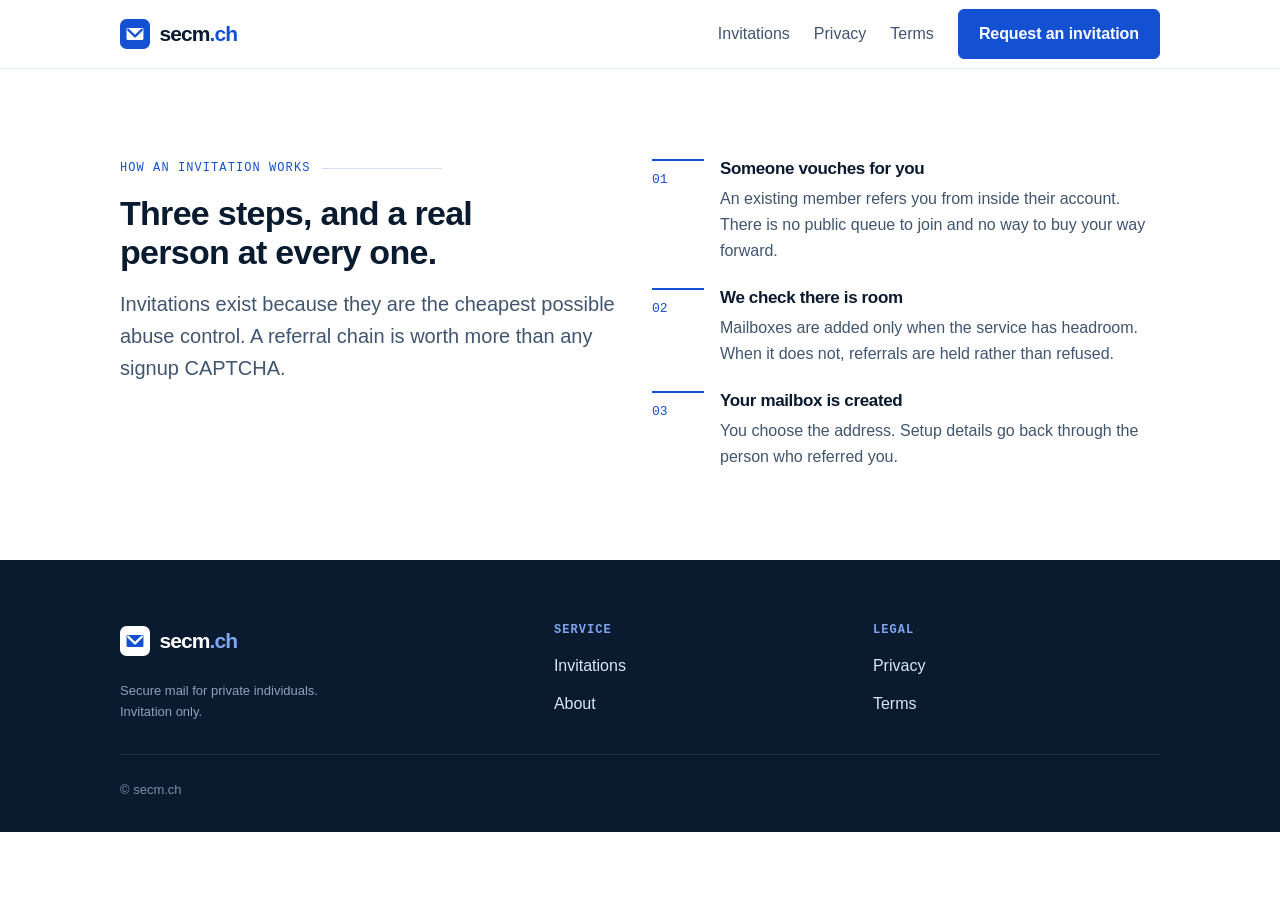
==== index.html @ cd5fe092 "initial commit website" ====
<!doctype html>
<html lang="en">
<head>
<meta charset="utf-8">
<meta name="viewport" content="width=device-width, initial-scale=1">
<meta http-equiv="Content-Security-Policy" content="default-src 'none'; base-uri 'none'; form-action 'none'; frame-src 'none'; object-src 'none'; script-src 'none'; connect-src 'none'; img-src 'self'; style-src 'self'; font-src 'self'; manifest-src 'self'; upgrade-insecure-requests">
<title>SECM — Secure mail for private individuals</title>
<meta name="description" content="SECM is a small, invitation-only mail service. No advertising, no profiling, no resale of anything that passes through your mailbox.">
<meta name="referrer" content="no-referrer">
<link rel="canonical" href="https://secm.ch/">
<link rel="stylesheet" href="/assets/css/main.css">
<link rel="icon" href="/assets/img/favicon.svg" type="image/svg+xml">
<link rel="apple-touch-icon" href="/assets/img/apple-touch-icon.png">
<link rel="manifest" href="/site.webmanifest">
<meta name="theme-color" content="#1450D2">
<meta property="og:type" content="website">
<meta property="og:site_name" content="SECM">
<meta property="og:title" content="SECM — Secure mail for private individuals">
<meta property="og:description" content="A small, invitation-only mail service. No advertising, no profiling, no resale.">
<meta property="og:url" content="https://secm.ch/">
<meta property="og:image" content="https://secm.ch/assets/img/og.png">
<meta name="twitter:card" content="summary_large_image">
</head>
<body>

<a class="skip" href="#main">Skip to content</a>

<header class="masthead">
  <div class="wrap masthead__inner">
    <a class="brand" href="/">
      <img class="brand__mark" src="/assets/img/logo-mark.svg" alt="" width="30" height="30">
      <span class="brand__word">secm<span class="brand__tld">.ch</span></span>
    </a>
    <nav class="nav" aria-label="Primary">
      <a class="nav__link" href="/invitations">Invitations</a>
      <a class="nav__link" href="/privacy">Privacy</a>
      <a class="nav__link" href="/terms">Terms</a>
      <span class="nav__actions">
        <a class="btn btn--primary" href="/invitations">Request an invitation</a>
      </span>
    </nav>
  </div>
</header>

<main>

  <!-- =================================================================== -->
  <section class="section">
    <div class="wrap">
      <div class="grid grid--2">
        <div>
          <p class="eyebrow">How an invitation works</p>
          <h2 class="h-major">Three steps, and a real person at every one.</h2>
          <p class="lede">
            Invitations exist because they are the cheapest possible abuse
            control. A referral chain is worth more than any signup CAPTCHA.
          </p>
        </div>

        <ol class="steps">
          <li class="step">
            <span class="step__num" aria-hidden="true"></span>
            <div>
              <h3 class="step__title">Someone vouches for you</h3>
              <p class="step__body">
                An existing member refers you from inside their account. There
                is no public queue to join and no way to buy your way forward.
              </p>
            </div>
          </li>
          <li class="step">
            <span class="step__num" aria-hidden="true"></span>
            <div>
              <h3 class="step__title">We check there is room</h3>
              <p class="step__body">
                Mailboxes are added only when the service has headroom. When it
                does not, referrals are held rather than refused.
              </p>
            </div>
          </li>
          <li class="step">
            <span class="step__num" aria-hidden="true"></span>
            <div>
              <h3 class="step__title">Your mailbox is created</h3>
              <p class="step__body">
                You choose the address. Setup details go back through the person
                who referred you.
              </p>
            </div>
          </li>
        </ol>
      </div>
    </div>
  </section>

 

</main>

<footer class="footer">
  <div class="wrap">
    <div class="footer__grid">
      <div>
        <span class="footer__brand">
          <img class="brand__mark" src="/assets/img/logo-mark-inverse.svg" alt="" width="30" height="30">
          <span class="brand__word">secm<span class="brand__tld">.ch</span></span>
        </span>
        <p class="footer__blurb">
          Secure mail for private individuals. Invitation only.
        </p>
      </div>
      <div>
        <h2 class="footer__heading">Service</h2>
        <ul class="footer__list">
          <li><a href="/invitations">Invitations</a></li>
          <li><a href="/about">About</a></li>
        </ul>
      </div>
      <div>
        <h2 class="footer__heading">Legal</h2>
        <ul class="footer__list">
          <li><a href="/privacy">Privacy</a></li>
          <li><a href="/terms">Terms</a></li>
        </ul>
      </div>
    </div>
    <div class="footer__base">
      <span>&copy; secm.ch</span>
    </div>
  </div>
</footer>

</body>
</html>
---- assets/css/main.css ----
/* ==========================================================================
   SECM — main.css
   The entire design system. One file, no imports, no CDN, no web fonts.

   Everything is served from this origin, which is what allows the Content
   Security Policy in _headers to be `default-src 'none'` with no exceptions
   for third parties. If you ever add a hosted font or an analytics script,
   this file and _headers are where the cost shows up.

   Direction: Swiss typographic grid (the domain is .ch, so the vernacular is
   earned) rendered in cobalt on white. The signature device is the "message
   header plate" — a monospace key/value block styled after a raw RFC 5322
   header, used sparingly as the hero object and as section anchors.
   ========================================================================== */

/* --------------------------------------------------------------------------
   1. Tokens
   -------------------------------------------------------------------------- */

:root {
  /* Palette — six values, everything else is derived from them.
     Cobalt is deliberately a saturated poster blue, not the violet that
     Proton uses, and not the flat corporate #007BFF everyone defaults to. */
  --ink:         #0A1A2F;  /* near-black with a blue cast — body text        */
  --ink-mid:     #40556F;  /* secondary text                                 */
  --ink-soft:    #6C819B;  /* captions, meta                                 */
  --cobalt:      #1450D2;  /* primary brand                                  */
  --cobalt-deep: #0C2F86;  /* hover, dark surfaces                           */
  --sky:         #E6EFFD;  /* tint panels                                    */
  --paper:       #FFFFFF;
  --paper-cool:  #F5F8FD;
  --rule:        #D3DEEF;
  --rule-soft:   #E8EEF8;
  --signal:      #0B7A57;  /* reserved: pass/operational only, never decor   */

  /* Type — system stacks only. No @font-face, no network request, no
     fingerprinting surface. Personality comes from the scale, the tracking
     and the mono utility face, not from a licensed display font. */
  --font-sans: -apple-system, BlinkMacSystemFont, "Segoe UI", Roboto,
               "Helvetica Neue", Arial, sans-serif;
  --font-mono: ui-monospace, SFMono-Regular, "SF Mono", Menlo, Consolas,
               "Liberation Mono", monospace;

  --step--2: 0.75rem;
  --step--1: 0.8125rem;
  --step-0:  1rem;
  --step-1:  1.0625rem;
  --step-2:  1.3125rem;
  --step-3:  1.625rem;
  --step-4:  2.125rem;
  --step-5:  2.75rem;
  --step-hero: clamp(2.25rem, 1.1rem + 4.2vw, 3.625rem);

  /* Space — 4px base */
  --s-1:  0.25rem;
  --s-2:  0.5rem;
  --s-3:  0.75rem;
  --s-4:  1rem;
  --s-5:  1.5rem;
  --s-6:  2rem;
  --s-7:  3rem;
  --s-8:  4rem;
  --s-9:  6rem;

  --container: 1120px;
  --gutter: clamp(1.25rem, 4vw, 2.5rem);
  --radius: 10px;
  --radius-sm: 6px;

  --shadow-card: 0 1px 2px rgba(10, 26, 47, 0.05),
                 0 8px 24px -16px rgba(10, 26, 47, 0.28);
  --shadow-lift: 0 2px 4px rgba(10, 26, 47, 0.06),
                 0 20px 44px -22px rgba(10, 26, 47, 0.35);
}

/* --------------------------------------------------------------------------
   2. Reset
   -------------------------------------------------------------------------- */

*, *::before, *::after { box-sizing: border-box; }

html {
  -webkit-text-size-adjust: 100%;
  scroll-behavior: smooth;
}

body {
  margin: 0;
  background: var(--paper);
  color: var(--ink);
  font-family: var(--font-sans);
  font-size: var(--step-1);
  line-height: 1.62;
  -webkit-font-smoothing: antialiased;
  text-rendering: optimizeLegibility;
}

h1, h2, h3, h4 {
  margin: 0;
  line-height: 1.14;
  letter-spacing: -0.021em;
  font-weight: 700;
  text-wrap: balance;
}

p { margin: 0; }
ul, ol, dl, dd { margin: 0; padding: 0; }
li { list-style: none; }
img, svg { display: block; max-width: 100%; }

a {
  color: var(--cobalt);
  text-decoration-thickness: 1px;
  text-underline-offset: 0.18em;
}
a:hover { color: var(--cobalt-deep); }

:focus-visible {
  outline: 2px solid var(--cobalt);
  outline-offset: 3px;
  border-radius: 3px;
}

::selection { background: var(--sky); color: var(--ink); }

@media (prefers-reduced-motion: reduce) {
  html { scroll-behavior: auto; }
  *, *::before, *::after {
    animation-duration: 0.001ms !important;
    animation-iteration-count: 1 !important;
    transition-duration: 0.001ms !important;
  }
}

/* --------------------------------------------------------------------------
   3. Layout primitives
   -------------------------------------------------------------------------- */

.wrap {
  width: 100%;
  max-width: var(--container);
  margin-inline: auto;
  padding-inline: var(--gutter);
}

.wrap--narrow { max-width: 760px; }

.section { padding-block: clamp(3.5rem, 7vw, 6rem); }
.section--tint { background: var(--paper-cool); }
.section--sky  { background: var(--sky); }
.section--ink  { background: var(--ink); color: #DEE7F3; }
.section--tight { padding-block: clamp(2.5rem, 5vw, 4rem); }
.section + .section { border-top: 1px solid var(--rule-soft); }
.section--tint + .section--tint,
.section--ink + .section--ink { border-top: 0; }

.skip {
  position: absolute;
  left: -9999px;
  top: 0;
  background: var(--cobalt);
  color: #fff;
  padding: var(--s-3) var(--s-4);
  z-index: 100;
  border-radius: 0 0 var(--radius-sm) 0;
}
.skip:focus { left: 0; color: #fff; }

/* --------------------------------------------------------------------------
   4. Type utilities
   -------------------------------------------------------------------------- */

.eyebrow {
  font-family: var(--font-mono);
  font-size: var(--step--2);
  letter-spacing: 0.09em;
  text-transform: uppercase;
  color: var(--cobalt);
  margin-bottom: var(--s-4);
  display: flex;
  align-items: center;
  gap: var(--s-3);
}
.eyebrow::after {
  content: "";
  flex: 1;
  height: 1px;
  background: var(--rule);
  max-width: 120px;
}
.eyebrow--plain::after { display: none; }
.section--ink .eyebrow { color: #7FA6F0; }
.section--ink .eyebrow::after { background: rgba(255, 255, 255, 0.18); }

.h-hero  { font-size: var(--step-hero); letter-spacing: -0.03em; }
.h-major { font-size: clamp(1.75rem, 1.1rem + 2.2vw, var(--step-4)); }
.h-minor { font-size: var(--step-2); letter-spacing: -0.012em; }

.lede {
  font-size: clamp(1.0625rem, 1rem + 0.4vw, 1.25rem);
  color: var(--ink-mid);
  max-width: 58ch;
}

.prose p + p { margin-top: var(--s-4); }
.prose { color: var(--ink-mid); max-width: 68ch; }
.prose strong { color: var(--ink); font-weight: 600; }
.prose h3 { margin-top: var(--s-6); margin-bottom: var(--s-3); color: var(--ink); }

.meta {
  font-family: var(--font-mono);
  font-size: var(--step--2);
  color: var(--ink-soft);
  letter-spacing: 0.02em;
}

/* Rhythm between the standard section furniture, so individual pages never
   have to carry spacing utilities. */
.h-hero + .lede,
.h-major + .lede,
.h-minor + .lede,
.h-minor + .card__body { margin-top: var(--s-4); }

.lede + .grid,
.lede + .steps,
.lede + .spec,
.lede + .btn-row,
.h-major + .grid,
.h-major + .steps,
.h-major + .spec,
.card__body + .btn-row { margin-top: var(--s-6); }

.section .lede + .grid,
.section .h-major + .grid { margin-top: var(--s-7); }

.stack-4 > * + * { margin-top: var(--s-4); }
.stack-5 > * + * { margin-top: var(--s-5); }
.stack-6 > * + * { margin-top: var(--s-6); }

/* --------------------------------------------------------------------------
   5. Buttons
   -------------------------------------------------------------------------- */

.btn {
  display: inline-flex;
  align-items: center;
  justify-content: center;
  gap: var(--s-2);
  font: inherit;
  font-size: var(--step-0);
  font-weight: 600;
  letter-spacing: -0.005em;
  padding: 0.7rem 1.25rem;
  border-radius: var(--radius-sm);
  border: 1px solid transparent;
  cursor: pointer;
  text-decoration: none;
  transition: background-color 140ms ease, border-color 140ms ease,
              color 140ms ease, transform 140ms ease;
}
.btn:active { transform: translateY(1px); }

.btn--primary {
  background: var(--cobalt);
  color: #fff;
  border-color: var(--cobalt);
}
.btn--primary:hover {
  background: var(--cobalt-deep);
  border-color: var(--cobalt-deep);
  color: #fff;
}

.btn--ghost {
  background: transparent;
  color: var(--cobalt);
  border-color: var(--rule);
}
.btn--ghost:hover { border-color: var(--cobalt); background: var(--paper-cool); }

.btn--quiet {
  background: transparent;
  color: var(--ink-mid);
  padding-inline: 0.5rem;
}
.btn--quiet:hover { color: var(--cobalt); }

.btn--block { width: 100%; }
.btn--lg { padding: 0.85rem 1.6rem; font-size: var(--step-1); }

.btn-row {
  display: flex;
  flex-wrap: wrap;
  gap: var(--s-3);
  align-items: center;
}

/* --------------------------------------------------------------------------
   6. Masthead
   -------------------------------------------------------------------------- */

.masthead {
  position: sticky;
  top: 0;
  z-index: 40;
  background: rgba(255, 255, 255, 0.92);
  backdrop-filter: saturate(160%) blur(10px);
  border-bottom: 1px solid var(--rule-soft);
}

.masthead__inner {
  display: flex;
  align-items: center;
  gap: var(--s-5);
  min-height: 68px;
}

.brand {
  display: inline-flex;
  align-items: center;
  gap: 0.6rem;
  text-decoration: none;
  color: var(--ink);
  flex: 0 0 auto;
}
.brand__mark { width: 30px; height: 30px; flex: 0 0 auto; }
.brand__word {
  font-size: 1.3125rem;
  font-weight: 700;
  letter-spacing: -0.045em;
}
.brand__tld { color: var(--cobalt); font-weight: 600; }

.nav {
  display: flex;
  align-items: center;
  gap: var(--s-5);
  margin-left: auto;
}
.nav__link {
  font-size: var(--step-0);
  color: var(--ink-mid);
  text-decoration: none;
  font-weight: 500;
}
.nav__link:hover, .nav__link[aria-current="page"] { color: var(--cobalt); }
.nav__actions { display: flex; gap: var(--s-3); align-items: center; }

@media (max-width: 860px) {
  .nav__link { display: none; }
  .nav__link--keep { display: inline; }
}
@media (max-width: 520px) {
  .nav__actions .btn--ghost { display: none; }
  .brand__word { font-size: 1.1875rem; }
}

/* --------------------------------------------------------------------------
   7. Signature device — the message header plate
   A monospace key/value block styled after a raw mail header. It is the one
   place the design spends its boldness; everything else stays quiet.
   -------------------------------------------------------------------------- */

.plate {
  align-self: start;
  background: var(--paper);
  border: 1px solid var(--rule);
  border-radius: var(--radius);
  box-shadow: var(--shadow-lift);
  overflow: hidden;
  font-family: var(--font-mono);
  font-size: var(--step--1);
}

.plate__bar {
  display: flex;
  align-items: center;
  gap: var(--s-2);
  padding: 0.6rem 0.9rem;
  background: var(--paper-cool);
  border-bottom: 1px solid var(--rule);
  color: var(--ink-soft);
  font-size: var(--step--2);
  letter-spacing: 0.06em;
  text-transform: uppercase;
}

.plate__dot {
  width: 7px;
  height: 7px;
  border-radius: 50%;
  background: var(--signal);
  flex: 0 0 auto;
}

.plate__body { padding: 0.9rem; }

.plate__row {
  display: grid;
  grid-template-columns: minmax(0, 11.5rem) minmax(0, 1fr);
  gap: 0 var(--s-3);
  padding: 0.32rem 0;
  align-items: baseline;
}
.plate__row + .plate__row { border-top: 1px dashed var(--rule-soft); }
.plate__key { color: var(--cobalt); font-weight: 500; word-break: break-word; }
.plate__val { color: var(--ink-mid); word-break: break-word; }
.plate__val--pass { color: var(--signal); }

.plate__foot {
  padding: 0.6rem 0.9rem;
  border-top: 1px solid var(--rule);
  background: var(--paper-cool);
  color: var(--ink-soft);
  font-size: var(--step--2);
}

@media (max-width: 560px) {
  .plate__row { grid-template-columns: minmax(0, 1fr); }
  .plate__val { padding-left: var(--s-3); }
}

/* --------------------------------------------------------------------------
   8. Hero
   -------------------------------------------------------------------------- */

.hero { padding-block: clamp(3rem, 6vw, 5.5rem) clamp(3.5rem, 7vw, 6rem); }

.hero__grid {
  display: grid;
  grid-template-columns: minmax(0, 1.05fr) minmax(0, 0.95fr);
  gap: clamp(2rem, 5vw, 4rem);
  align-items: center;
}

@media (max-width: 900px) {
  .hero__grid { grid-template-columns: minmax(0, 1fr); }
}

.hero__title { margin-bottom: var(--s-5); }
.hero__lede { margin-bottom: var(--s-6); }

.hero__note {
  margin-top: var(--s-5);
  font-size: var(--step--1);
  color: var(--ink-soft);
}

.rise { animation: rise 520ms cubic-bezier(0.22, 0.61, 0.36, 1) both; }
.rise--2 { animation-delay: 90ms; }
.rise--3 { animation-delay: 180ms; }

@keyframes rise {
  from { opacity: 0; transform: translateY(12px); }
  to   { opacity: 1; transform: none; }
}

/* --------------------------------------------------------------------------
   9. Cards and grids
   -------------------------------------------------------------------------- */

.grid {
  display: grid;
  gap: var(--s-5);
  grid-template-columns: repeat(auto-fit, minmax(min(100%, 220px), 1fr));
}
.grid--2 { grid-template-columns: repeat(auto-fit, minmax(min(100%, 340px), 1fr)); }

.card {
  background: var(--paper);
  border: 1px solid var(--rule);
  border-radius: var(--radius);
  padding: var(--s-5);
  transition: border-color 160ms ease, box-shadow 160ms ease;
}
.card:hover { border-color: var(--cobalt); box-shadow: var(--shadow-card); }
.card__icon { width: 34px; height: 34px; margin-bottom: var(--s-4); }
.card__title { margin-bottom: var(--s-2); font-size: var(--step-1); font-weight: 650; }
.card__body { font-size: var(--step-0); color: var(--ink-mid); }

/* Numbered sequence — used only where order genuinely carries meaning. */
.steps { counter-reset: step; display: grid; gap: var(--s-5); }
.step { display: grid; grid-template-columns: 3.25rem minmax(0, 1fr); gap: var(--s-4); }
.step__num {
  counter-increment: step;
  font-family: var(--font-mono);
  font-size: var(--step--1);
  color: var(--cobalt);
  border-top: 2px solid var(--cobalt);
  padding-top: var(--s-2);
}
.step__num::before { content: "0" counter(step); }
.step__title { font-size: var(--step-1); font-weight: 650; margin-bottom: var(--s-2); }
.step__body { color: var(--ink-mid); font-size: var(--step-0); }

/* Definition rows used on the security page */
.spec { border-top: 1px solid var(--rule); }
.spec__row {
  display: grid;
  grid-template-columns: minmax(0, 15rem) minmax(0, 1fr);
  gap: var(--s-3) var(--s-6);
  padding: var(--s-5) 0;
  border-bottom: 1px solid var(--rule);
}
.spec__term {
  font-family: var(--font-mono);
  font-size: var(--step--1);
  color: var(--cobalt);
  letter-spacing: 0.01em;
  padding-top: 0.2rem;
}
.spec__def { color: var(--ink-mid); font-size: var(--step-0); }
@media (max-width: 720px) {
  .spec__row { grid-template-columns: minmax(0, 1fr); }
}

.pull {
  border-left: 3px solid var(--cobalt);
  padding-left: var(--s-5);
  font-size: clamp(1.1875rem, 1rem + 0.8vw, 1.5rem);
  line-height: 1.4;
  letter-spacing: -0.015em;
  color: var(--ink);
  max-width: 46ch;
  text-wrap: balance;
}

/* --------------------------------------------------------------------------
   10. Account panels (sign-in, invitation request, notices)

   IMPORTANT: there is no <form> element anywhere on this site and there are
   no `name` attributes on the controls. The controls are presentational.
   Nothing can be submitted, so nothing can be collected, logged or leaked,
   and `form-action 'none'` in the CSP holds unconditionally.
   -------------------------------------------------------------------------- */

.panel-page {
  min-height: calc(100vh - 68px);
  display: grid;
  place-items: center;
  padding-block: clamp(2.5rem, 6vw, 4.5rem);
  background:
    linear-gradient(180deg, var(--sky) 0%, rgba(230, 239, 253, 0) 62%),
    var(--paper);
}

.panel {
  width: 100%;
  max-width: 430px;
  background: var(--paper);
  border: 1px solid var(--rule);
  border-radius: 14px;
  box-shadow: var(--shadow-lift);
  padding: clamp(1.75rem, 4vw, 2.5rem);
}
.panel--wide { max-width: 560px; }

.panel__mark { width: 42px; height: 42px; margin: 0 auto var(--s-5); }
.panel__title {
  font-size: var(--step-3);
  text-align: center;
  margin-bottom: var(--s-2);
}
.panel__sub {
  text-align: center;
  color: var(--ink-mid);
  font-size: var(--step-0);
  margin-bottom: var(--s-6);
}

.field + .field { margin-top: var(--s-4); }
.field__label {
  display: block;
  font-size: var(--step--1);
  font-weight: 600;
  color: var(--ink);
  margin-bottom: var(--s-2);
}
.field__control,
.field__control:is(select, textarea) {
  width: 100%;
  font: inherit;
  font-size: var(--step-0);
  color: var(--ink);
  background: var(--paper);
  border: 1px solid var(--rule);
  border-radius: var(--radius-sm);
  padding: 0.65rem 0.8rem;
  transition: border-color 140ms ease, box-shadow 140ms ease;
}
.field__control:hover { border-color: #B9C9E2; }
.field__control:focus {
  outline: none;
  border-color: var(--cobalt);
  box-shadow: 0 0 0 3px rgba(20, 80, 210, 0.16);
}
.field__control::placeholder { color: #9FB1C8; }
.field__hint { margin-top: var(--s-2); font-size: var(--step--1); color: var(--ink-soft); }

.field__row {
  display: flex;
  align-items: center;
  justify-content: space-between;
  gap: var(--s-3);
  flex-wrap: wrap;
}

.checkline {
  display: flex;
  align-items: flex-start;
  gap: var(--s-3);
  font-size: var(--step--1);
  color: var(--ink-mid);
}
.checkline input { margin-top: 0.28rem; accent-color: var(--cobalt); }

.field__aside {
  font-size: var(--step--1);
  color: var(--ink-mid);
  text-decoration: none;
}
.field__aside:hover { color: var(--cobalt); text-decoration: underline; }

.panel__submit { margin-top: var(--s-6); }

.panel__alt {
  margin-top: var(--s-5);
  padding-top: var(--s-5);
  border-top: 1px solid var(--rule-soft);
  text-align: center;
  font-size: var(--step-0);
  color: var(--ink-mid);
}

.panel__legal {
  margin-top: var(--s-5);
  text-align: center;
  font-size: var(--step--2);
  color: var(--ink-soft);
  line-height: 1.55;
}

/* Notice pages — where the presentational buttons land. */
.notice {
  max-width: 560px;
  text-align: center;
}
.notice__badge {
  display: inline-flex;
  align-items: center;
  gap: var(--s-2);
  font-family: var(--font-mono);
  font-size: var(--step--2);
  letter-spacing: 0.08em;
  text-transform: uppercase;
  color: var(--cobalt-deep);
  background: var(--sky);
  border-radius: 999px;
  padding: 0.35rem 0.8rem;
  margin-bottom: var(--s-5);
}
.notice__title { font-size: var(--step-3); margin-bottom: var(--s-4); }
.notice__body { color: var(--ink-mid); margin-bottom: var(--s-6); }
.notice__actions { justify-content: center; }

/* --------------------------------------------------------------------------
   11. Footer
   -------------------------------------------------------------------------- */

.footer {
  background: var(--ink);
  color: #B7C6DA;
  padding-block: var(--s-8) var(--s-6);
  font-size: var(--step-0);
}
.footer a { color: #DCE7F7; text-decoration: none; }
.footer a:hover { color: #fff; text-decoration: underline; }

.footer__grid {
  display: grid;
  gap: var(--s-6);
  grid-template-columns: minmax(0, 1.4fr) repeat(auto-fit, minmax(140px, 1fr));
  padding-bottom: var(--s-6);
  border-bottom: 1px solid rgba(255, 255, 255, 0.1);
}
.footer__brand { display: inline-flex; align-items: center; gap: 0.6rem; }
.footer__brand .brand__word { color: #fff; }
.footer__brand .brand__tld { color: #7FA6F0; }
.footer__blurb {
  margin-top: var(--s-4);
  color: #8FA2BC;
  font-size: var(--step--1);
  max-width: 34ch;
}
.footer__heading {
  font-family: var(--font-mono);
  font-size: var(--step--2);
  letter-spacing: 0.09em;
  text-transform: uppercase;
  color: #7FA6F0;
  margin-bottom: var(--s-4);
}
.footer__list li + li { margin-top: var(--s-3); }
.footer__list a { font-size: var(--step-0); }

@media (max-width: 760px) {
  .footer__grid { grid-template-columns: repeat(2, minmax(0, 1fr)); }
  .footer__grid > :first-child { grid-column: 1 / -1; }
}
@media (max-width: 420px) {
  .footer__grid { grid-template-columns: minmax(0, 1fr); }
}

.footer__base {
  display: flex;
  flex-wrap: wrap;
  gap: var(--s-4);
  justify-content: space-between;
  align-items: center;
  padding-top: var(--s-5);
  font-size: var(--step--1);
  color: #7E90A9;
}
.footer__status { display: inline-flex; align-items: center; gap: var(--s-2); }
.footer__status .plate__dot { box-shadow: 0 0 0 3px rgba(11, 122, 87, 0.22); }

/* --------------------------------------------------------------------------
   12. Print — keep it legible, drop the furniture
   -------------------------------------------------------------------------- */

@media print {
  .masthead, .footer, .btn { display: none !important; }
  body { color: #000; font-size: 11pt; }
  .section { padding-block: 1rem; }
}
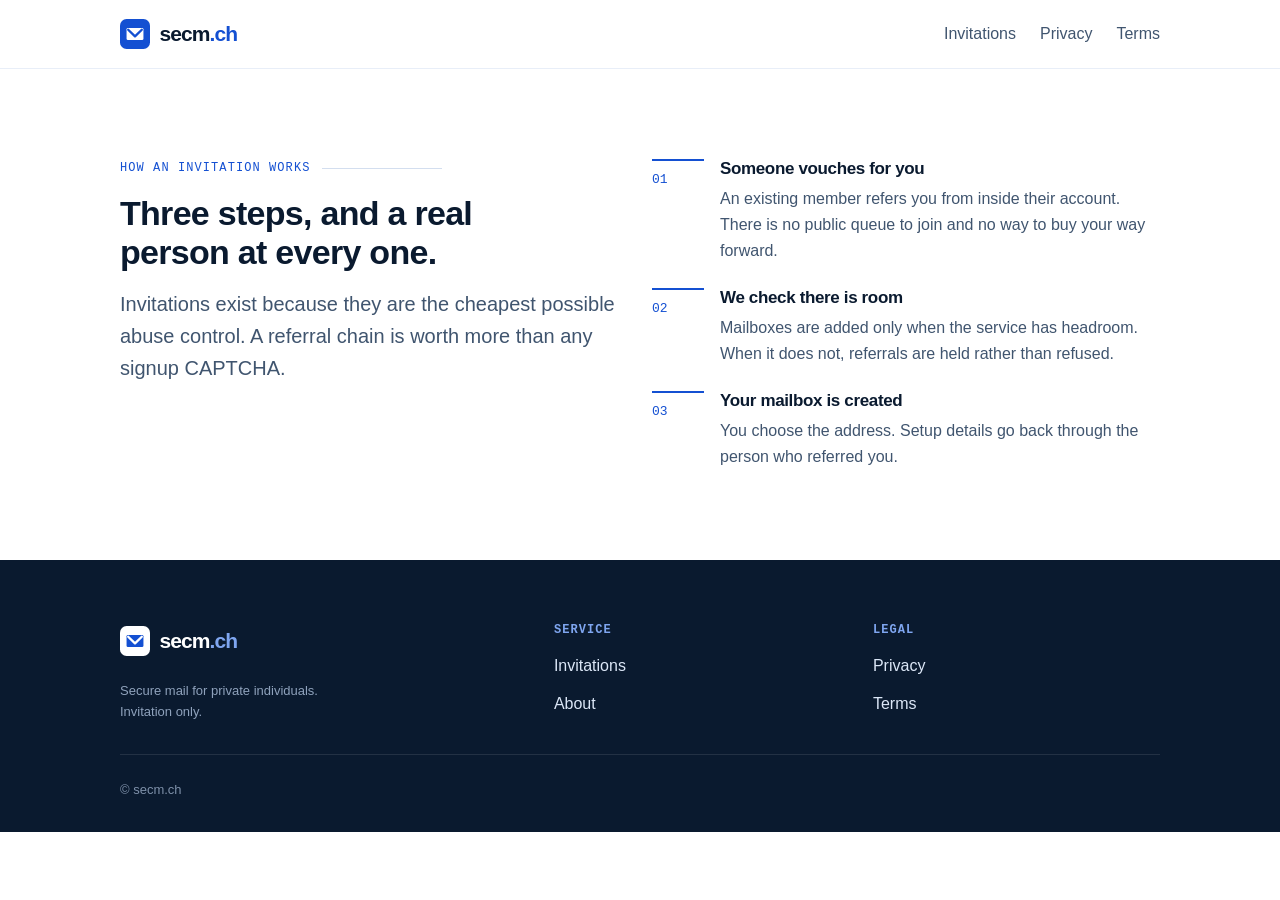
==== commit f470f674: "removed invitation button" ====
--- a/index.html
+++ b/index.html
@@ -35,9 +35,6 @@
       <a class="nav__link" href="/invitations">Invitations</a>
       <a class="nav__link" href="/privacy">Privacy</a>
       <a class="nav__link" href="/terms">Terms</a>
-      <span class="nav__actions">
-        <a class="btn btn--primary" href="/invitations">Request an invitation</a>
-      </span>
     </nav>
   </div>
 </header>
